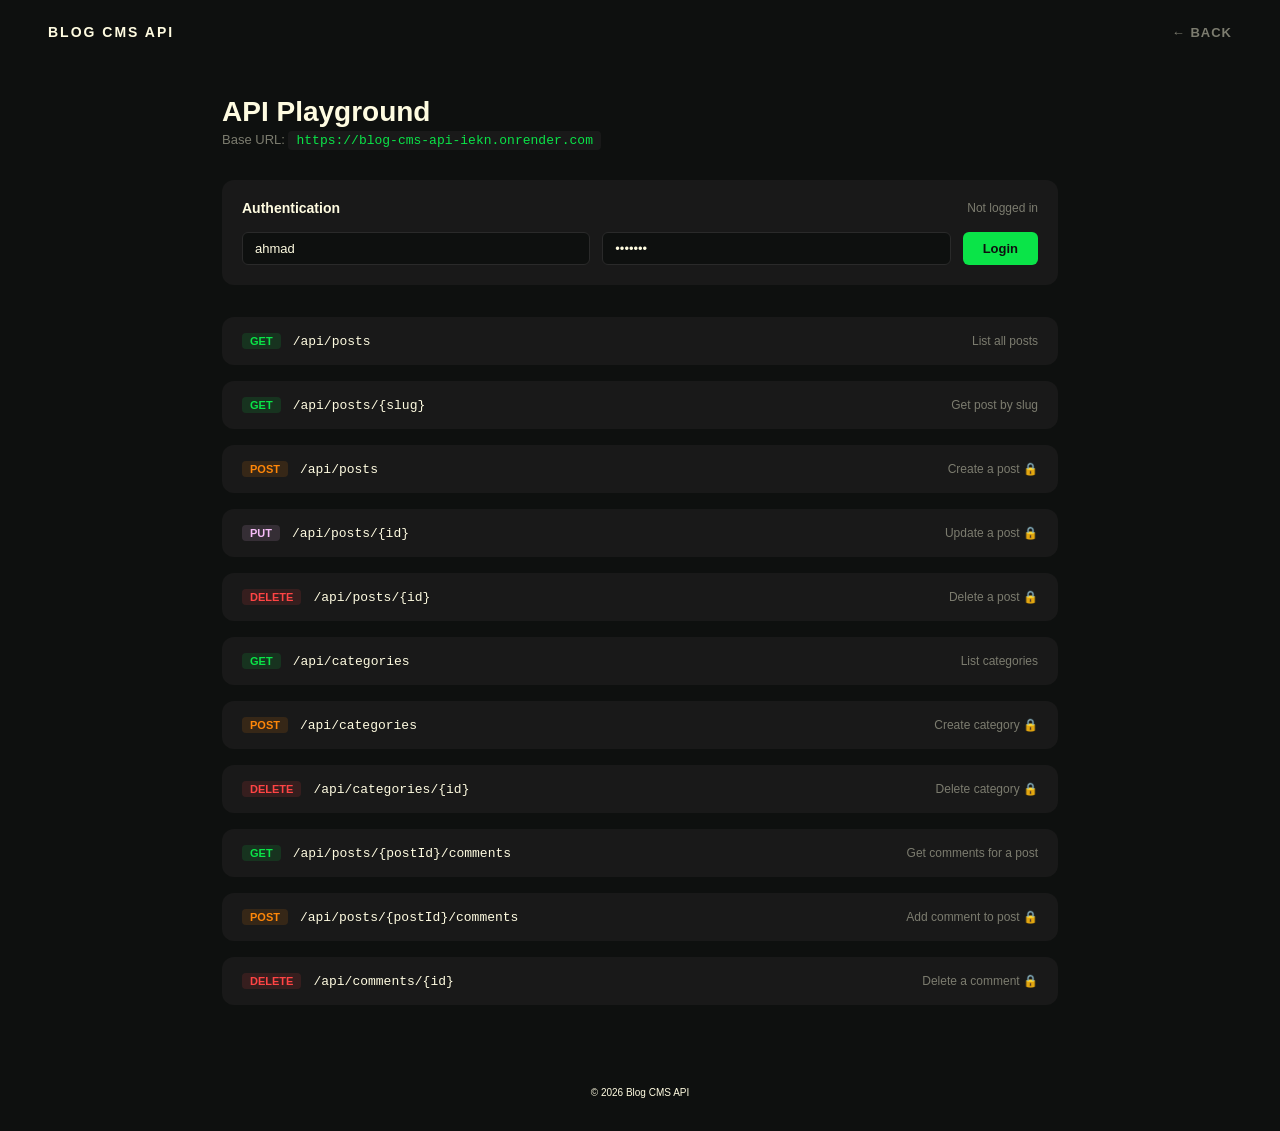
==== api-playground.html @ 4543128f "Add API playground page with interactive endpoint tester" ====
<!DOCTYPE html>
<html lang="en">
<head>
    <meta charset="UTF-8" />
    <meta name="viewport" content="width=device-width, initial-scale=1.0" />
    <title>Blog CMS API</title>
    <link rel="stylesheet" href="style.css" />
</head>
<body class="landing" style="overflow:auto;padding:0;">

    <nav class="nav" style="flex-shrink:0;">
        <span class="nav-logo">blog cms api</span>
        <div class="nav-links">
            <a href="index.html" class="nav-link">&larr; back</a>
        </div>
    </nav>

    <main style="flex:1;padding:2rem;max-width:900px;margin:0 auto;width:100%;position:relative;z-index:1;">

        <h1 style="color:#fffce1;font-size:28px;margin:0 0 0.25rem;">API Playground</h1>
        <p style="color:#7c7c6f;font-size:13px;margin:0 0 2rem;">
            Base URL: <code style="color:#0ae448;background:#191919;padding:2px 8px;border-radius:4px;">https://blog-cms-api-iekn.onrender.com</code>
        </p>

        <div id="authBox" style="background:#191919;border-radius:12px;padding:1.25rem;margin-bottom:2rem;">
            <div style="display:flex;align-items:center;justify-content:space-between;margin-bottom:1rem;">
                <span style="color:#fffce1;font-size:14px;font-weight:600;">Authentication</span>
                <span id="authStatus" style="color:#7c7c6f;font-size:12px;">Not logged in</span>
            </div>
            <div style="display:flex;gap:0.75rem;flex-wrap:wrap;">
                <input id="authUser" placeholder="username" value="ahmad"
                    style="flex:1;min-width:120px;background:#0e100f;border:1px solid #2a2a2a;color:#fffce1;padding:8px 12px;border-radius:6px;font-size:13px;">
                <input id="authPass" type="password" placeholder="password" value="test123"
                    style="flex:1;min-width:120px;background:#0e100f;border:1px solid #2a2a2a;color:#fffce1;padding:8px 12px;border-radius:6px;font-size:13px;">
                <button onclick="login()" style="background:#0ae448;color:#0e100f;border:none;padding:8px 20px;border-radius:6px;font-weight:600;cursor:pointer;font-size:13px;">Login</button>
            </div>
        </div>

        <div id="endpoints"></div>

    </main>

    <footer class="footer" style="flex-shrink:0;">
        <p class="footer-text">&copy; 2026 Blog CMS API</p>
    </footer>

    <style>
        .ep { background:#191919;border-radius:12px;margin-bottom:1rem;overflow:hidden; }
        .ep-head { display:flex;align-items:center;gap:0.75rem;padding:1rem 1.25rem;cursor:pointer; }
        .ep-head:hover { background:#1f1f1f; }
        .ep-method { font-size:11px;font-weight:700;padding:2px 8px;border-radius:4px;text-transform:uppercase; }
        .ep-method.get { background:#0ae44820;color:#0ae448; }
        .ep-method.post { background:#ff870920;color:#ff8709; }
        .ep-method.put { background:#f7bdf820;color:#f7bdf8; }
        .ep-method.delete { background:#ff444420;color:#ff4444; }
        .ep-path { color:#fffce1;font-size:13px;font-family:monospace; }
        .ep-desc { color:#7c7c6f;font-size:12px;margin-left:auto; }
        .ep-body { display:none;padding:0 1.25rem 1.25rem; }
        .ep.open .ep-body { display:block; }
        .ep-input { width:100%;background:#0e100f;border:1px solid #2a2a2a;color:#fffce1;padding:8px 12px;border-radius:6px;font-size:13px;font-family:monospace;margin-bottom:0.5rem; }
        .ep-btn { background:#0ae448;color:#0e100f;border:none;padding:8px 20px;border-radius:6px;font-weight:600;cursor:pointer;font-size:13px;margin-top:0.5rem; }
        .ep-btn:disabled { opacity:0.4;cursor:not-allowed; }
        .ep-result { background:#0e100f;border:1px solid #2a2a2a;border-radius:6px;padding:0.75rem;margin-top:0.75rem;color:#0ae448;font-size:12px;font-family:monospace;white-space:pre-wrap;max-height:300px;overflow:auto;display:none; }
    </style>

    <script>
        const BASE = 'https://blog-cms-api-iekn.onrender.com';
        let token = null;

        async function api(method, path, body) {
            const opts = { method, headers: { 'Content-Type': 'application/json' } };
            if (token) opts.headers['Authorization'] = 'Bearer ' + token;
            if (body) opts.body = JSON.stringify(body);
            const res = await fetch(BASE + path, opts);
            const text = await res.text();
            let data = text;
            try { data = JSON.parse(text); } catch {}
            return { status: res.status, ok: res.ok, data };
        }

        async function login() {
            const user = document.getElementById('authUser').value;
            const pass = document.getElementById('authPass').value;
            const { data } = await api('POST', '/api/auth/login', { username: user, password: pass });
            if (data.token) {
                token = data.token;
                document.getElementById('authStatus').textContent = 'Logged in as ' + data.user.username;
                document.getElementById('authStatus').style.color = '#0ae448';
            } else {
                document.getElementById('authStatus').textContent = 'Login failed';
                document.getElementById('authStatus').style.color = '#ff4444';
            }
        }

        const endpoints = [
            { method: 'get',  path: '/api/posts',                    desc: 'List all posts',              auth: false },
            { method: 'get',  path: '/api/posts/{slug}',             desc: 'Get post by slug',            auth: false, inputs: [{ key: 'slug', val: 'my-first-blog-post' }] },
            { method: 'post', path: '/api/posts',                    desc: 'Create a post',               auth: true,  bodyKey: 'postBody' },
            { method: 'put',  path: '/api/posts/{id}',               desc: 'Update a post',               auth: true,  inputs: [{ key: 'id', val: '1' }], bodyKey: 'postBody' },
            { method: 'delete', path: '/api/posts/{id}',             desc: 'Delete a post',               auth: true,  inputs: [{ key: 'id', val: '1' }] },
            { method: 'get',  path: '/api/categories',               desc: 'List categories',             auth: false },
            { method: 'post', path: '/api/categories',               desc: 'Create category',             auth: true,  bodyKey: 'catBody' },
            { method: 'delete', path: '/api/categories/{id}',        desc: 'Delete category',             auth: true,  inputs: [{ key: 'id', val: '1' }] },
            { method: 'get',  path: '/api/posts/{postId}/comments',  desc: 'Get comments for a post',     auth: false, inputs: [{ key: 'postId', val: '1' }] },
            { method: 'post', path: '/api/posts/{postId}/comments',  desc: 'Add comment to post',         auth: true,  inputs: [{ key: 'postId', val: '1' }], bodyKey: 'commentBody' },
            { method: 'delete', path: '/api/comments/{id}',          desc: 'Delete a comment',            auth: true,  inputs: [{ key: 'id', val: '1' }] },
        ];

        const bodies = {
            postBody: JSON.stringify({ title: 'Hello World', content: 'This is my first post.', excerpt: 'A short excerpt', isPublished: true, categoryId: 1, tagIds: [] }, null, 2),
            catBody: JSON.stringify({ name: 'Technology' }, null, 2),
            commentBody: JSON.stringify({ content: 'Great post!' }, null, 2),
        };

        function render() {
            const container = document.getElementById('endpoints');
            endpoints.forEach((ep, i) => {
                const div = document.createElement('div');
                div.className = 'ep';
                div.innerHTML = `
                    <div class="ep-head" onclick="this.parentElement.classList.toggle('open')">
                        <span class="ep-method ${ep.method}">${ep.method}</span>
                        <span class="ep-path">${ep.path}</span>
                        <span class="ep-desc">${ep.desc} ${ep.auth ? '🔒' : ''}</span>
                    </div>
                    <div class="ep-body">
                        ${ep.inputs ? ep.inputs.map(inp => `
                            <input class="ep-input" id="inp_${i}_${inp.key}" placeholder="${inp.key}" value="${inp.val}">
                        `).join('') : ''}
                        ${ep.bodyKey ? `<textarea class="ep-input" id="body_${i}" rows="4" style="resize:vertical;">${bodies[ep.bodyKey]}</textarea>` : ''}
                        <button class="ep-btn" id="btn_${i}" onclick="call(${i})">Send Request</button>
                        <pre class="ep-result" id="res_${i}"></pre>
                    </div>
                `;
                container.appendChild(div);
            });
        }

        async function call(i) {
            const ep = endpoints[i];
            const btn = document.getElementById('btn_' + i);
            const res = document.getElementById('res_' + i);
            btn.disabled = true;
            btn.textContent = 'Loading...';

            let path = ep.path;
            if (ep.inputs) {
                ep.inputs.forEach(inp => {
                    const val = document.getElementById(`inp_${i}_${inp.key}`).value;
                    path = path.replace(`{${inp.key}}`, val);
                });
            }

            let body = null;
            if (ep.bodyKey) {
                try { body = JSON.parse(document.getElementById('body_' + i).value); } catch { body = {}; }
            }

            const { status, ok, data } = await api(ep.method.toUpperCase(), path, body);
            res.style.display = 'block';
            res.style.color = ok ? '#0ae448' : '#ff4444';
            res.textContent = `Status: ${status}\n\n${JSON.stringify(data, null, 2)}`;
            btn.disabled = false;
            btn.textContent = 'Send Request';
        }

        render();

        (async () => {
            const { ok } = await api('POST', '/api/auth/login', { username: 'ahmad', password: 'test123' });
            if (ok) {
                document.getElementById('authUser').value = 'ahmad';
                document.getElementById('authPass').value = 'test123';
                await login();
            }
        })();
    </script>
</body>
</html>
---- style.css ----
/* ── Reset ───────────────────────────────────── */

*, *::before, *::after {
    box-sizing: border-box;
    }

body {
    margin: 0;
    padding: 3rem;
    background: #0e100f;
    min-height: 100vh;
    font-family: sans-serif;
    }

body:not(.landing) {
    display: flex;
    align-items: center;
    justify-content: center;
    }

/* ── Gallery layout ──────────────────────────── */

.gallery {
    max-width: 1100px;
    width: 100%;
    }

.gallery-header {
    display: flex;
    align-items: center;
    justify-content: space-between;
    margin-bottom: 2.5rem;
    }

.gallery-title {
    display: flex;
    align-items: center;
    gap: 0.75rem;
    color: #fffce1;
    font-size: 16px;
    font-weight: 600;
    text-transform: uppercase;
    letter-spacing: 2px;
    }

.brace {
    color: #fffce1;
    font-size: 24px;
    line-height: 1;
    opacity: 0.5;
    }

.gallery-grid {
    display: grid;
    grid-template-columns: repeat(auto-fill, minmax(220px, 1fr));
    gap: 1.25rem;
    list-style: none;
    padding: 0;
    margin: 0;
    }

.gallery-card {
    background: #191919;
    border-radius: 16px;
    padding: 2rem 1.5rem;
    display: flex;
    flex-direction: column;
    align-items: center;
    justify-content: center;
    gap: 0.75rem;
    aspect-ratio: 1;
    cursor: pointer;
    transition: background 0.2s;
    position: relative;
    overflow: hidden;
    }

.gallery-card:hover {
    background: #242424;
    }

.card-label {
    color: #fffce1;
    font-size: 14px;
    font-weight: 600;
    text-align: center;
    }

.card-desc {
    color: #7c7c6f;
    font-size: 11px;
    text-align: center;
    margin-top: -0.25rem;
    }

/* ── Box colors ──────────────────────────────── */

.box {
    width: 80px;
    height: 80px;
    border-radius: 12px;
    will-change: transform;
    background-blend-mode: color-dodge;
    }

.box.green {
    background: linear-gradient(114.41deg, #0ae448 20.74%, #abff84 65.5%), url("https://assets.codepen.io/16327/noise-e82662fe.png");
    }

.box.orange {
    background: linear-gradient(111.45deg, #ff8709 19.42%, #f7bdf8 73.08%), url("https://assets.codepen.io/16327/noise.png");
    }

.box.purple {
    background: linear-gradient(153.58deg, #f7bdf8 32.25%, #2f3cc0 92.68%), url("https://assets.codepen.io/16327/noise.png");
    }

.box.pink {
    background: linear-gradient(317.42deg, #ffe9fe 10.4%, #ff96f9 83.03%), url("https://assets.codepen.io/16327/noise.png");
    }

/* ── Dots & groups ────────────────────────────── */

.stagger-group {
    display: flex;
    gap: 10px;
    }

.dot {
    width: 20px;
    height: 20px;
    border-radius: 50%;
    will-change: transform;
    background-blend-mode: color-dodge;
    }

.dot.purple {
    background: linear-gradient(153.58deg, #f7bdf8 32.25%, #2f3cc0 92.68%), url("https://assets.codepen.io/16327/noise.png");
    }

.easing-group {
    display: flex;
    gap: 8px;
    }

.easing-dot {
    width: 18px;
    height: 18px;
    border-radius: 50%;
    will-change: transform;
    }

/* ── Badges ──────────────────────────────────── */

.counter-badge {
    background: #0e100f;
    color: #abff84;
    font-size: 22px;
    font-weight: 700;
    padding: 0.25rem 0.8rem;
    border-radius: 8px;
    font-family: "Courier New", monospace;
    min-width: 60px;
    text-align: center;
    }

.rand-num {
    background: #0e100f;
    color: #00bae2;
    font-size: 22px;
    font-weight: 700;
    padding: 0.25rem 0.8rem;
    border-radius: 8px;
    font-family: "Courier New", monospace;
    min-width: 60px;
    text-align: center;
    }

/* ── Draggable ───────────────────────────────── */

.drag-me {
    cursor: grab;
    touch-action: none;
    }

.drag-me:active {
    cursor: grabbing;
    }

/* ── Modal / Popup ───────────────────────────── */

.overlay {
    display: none;
    position: fixed;
    inset: 0;
    background: rgba(0, 0, 0, 0.7);
    backdrop-filter: blur(4px);
    align-items: center;
    justify-content: center;
    z-index: 100;
    }

.overlay.open {
    display: flex;
    }

.modal {
    background: #191919;
    border-radius: 16px;
    padding: 2.5rem;
    max-width: 520px;
    width: 90%;
    position: relative;
    max-height: 80vh;
    overflow-y: auto;
    }

.modal-close {
    position: absolute;
    top: 1rem;
    right: 1rem;
    background: none;
    border: none;
    color: #7c7c6f;
    font-size: 20px;
    cursor: pointer;
    padding: 4px 8px;
    border-radius: 4px;
    }

.modal-close:hover {
    color: #fffce1;
    background: #242424;
    }

.modal-title {
    color: #fffce1;
    font-size: 18px;
    font-weight: 600;
    margin: 0 0 0.25rem;
    }

.modal-desc {
    color: #7c7c6f;
    font-size: 13px;
    margin: 0 0 1.5rem;
    }

.modal code {
    display: block;
    background: #242424;
    color: #0ae448;
    padding: 1.25rem;
    border-radius: 10px;
    font-size: 13px;
    line-height: 1.7;
    white-space: pre;
    overflow-x: auto;
    font-family: "Courier New", monospace;
    border: 1px solid #2a2a2a;
    }

/* ── Landing page ────────────────────────────── */

body.landing {
    display: flex;
    flex-direction: column;
    min-height: 100vh;
    padding: 0;
    position: relative;
    overflow: hidden;
    }

.bg-floats {
    position: fixed;
    inset: 0;
    z-index: 0;
    pointer-events: none;
    overflow: hidden;
    }

.bg-floats span {
    position: absolute;
    font-size: 28px;
    font-weight: 700;
    color: #1a1a1a;
    opacity: 0.4;
    user-select: none;
    will-change: transform;
    }

.nav {
    display: flex;
    align-items: center;
    justify-content: space-between;
    padding: 1.5rem 3rem;
    position: relative;
    z-index: 1;
    }

.nav-logo {
    color: #fffce1;
    font-size: 14px;
    font-weight: 600;
    text-transform: uppercase;
    letter-spacing: 2px;
    }

.nav-links {
    display: flex;
    gap: 2rem;
    }

.nav-link {
    color: #7c7c6f;
    text-decoration: none;
    font-size: 13px;
    font-weight: 600;
    text-transform: uppercase;
    letter-spacing: 1px;
    transition: color 0.2s;
    }

.nav-link:hover {
    color: #fffce1;
    }

.hero {
    flex: 1;
    display: flex;
    flex-direction: column;
    align-items: center;
    justify-content: center;
    text-align: center;
    padding: 2rem;
    position: relative;
    z-index: 1;
    }

.hero-greeting {
    color: #7c7c6f;
    font-size: 14px;
    text-transform: uppercase;
    letter-spacing: 3px;
    margin: 0;
    }

.hero-name {
    color: #fffce1;
    font-size: clamp(2.5rem, 6vw, 5rem);
    font-weight: 700;
    margin: 0.5rem 0;
    letter-spacing: -1px;
    }

.hero-tagline {
    color: #7c7c6f;
    font-size: 16px;
    margin: 0 0 2.5rem;
    }

.hero-cta {
    display: inline-block;
    color: #0e100f;
    background: #0ae448;
    padding: 12px 28px;
    border-radius: 99px;
    text-decoration: none;
    font-size: 14px;
    font-weight: 600;
    transition: transform 0.2s;
    }

.hero-cta:hover {
    transform: scale(1.05);
    }

/* ── Notes page back link ────────────────────── */

.back-link {
    color: #7c7c6f;
    text-decoration: none;
    font-size: 13px;
    font-weight: 600;
    text-transform: uppercase;
    letter-spacing: 1px;
    transition: color 0.2s;
    }

.back-link:hover {
    color: #fffce1;
    }

/* ── Footer ───────────────────────────────────── */
.footer {
    padding: 1.5rem 3rem;
    text-align: center;
    color: #fffce1;
    font-size: 10px;
    position: relative;
    z-index: 1;
    background: #0e100f;
    }
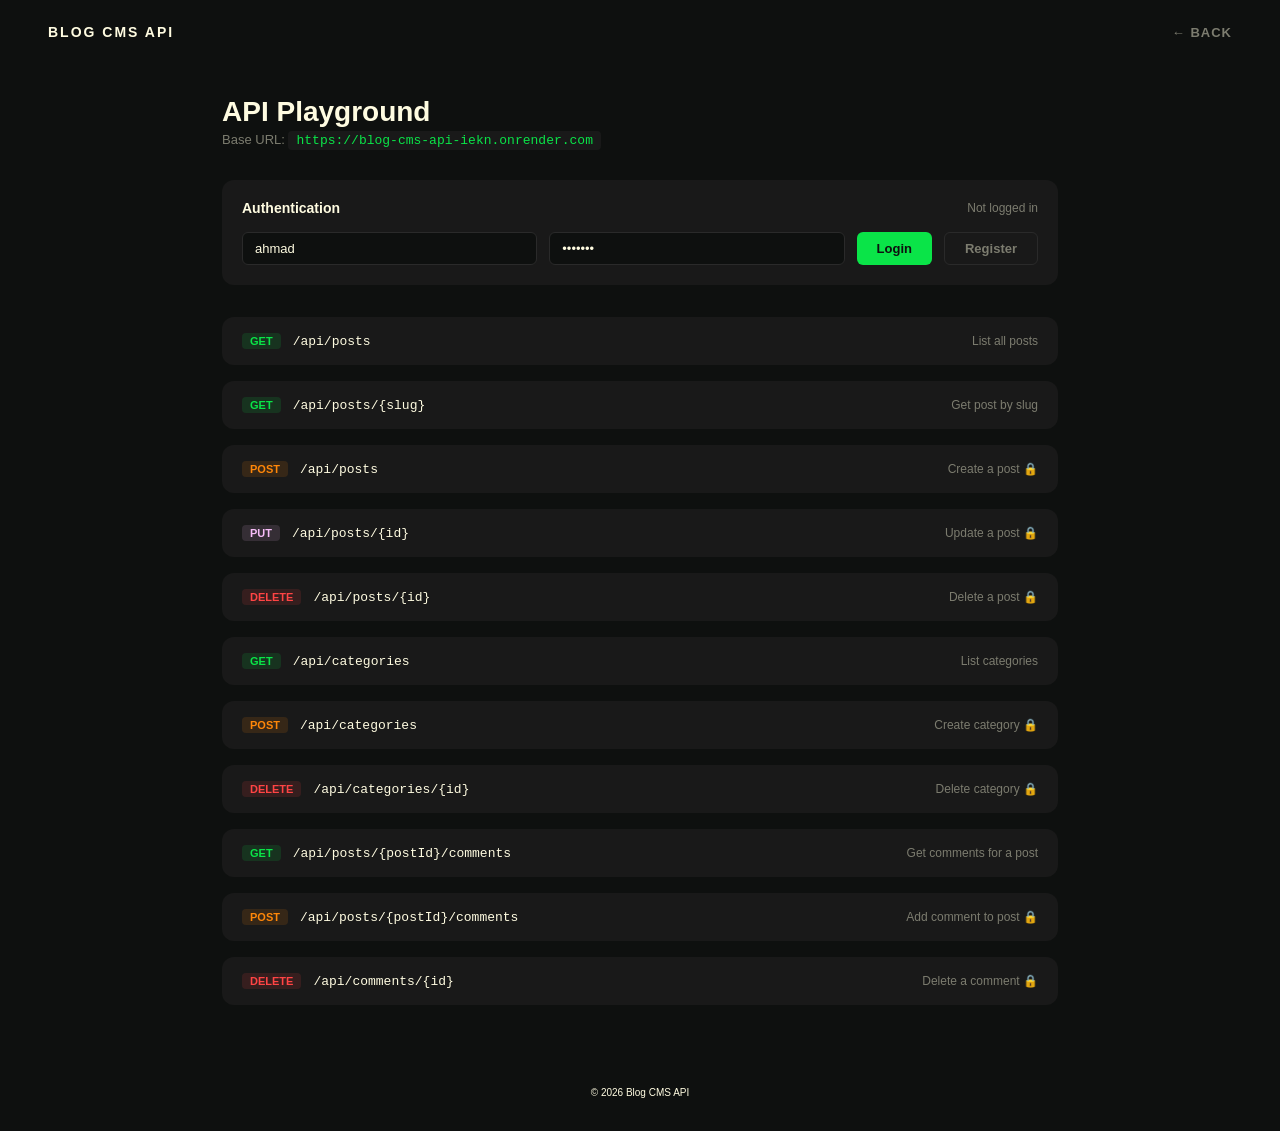
==== commit e282e7ef: "Add register button to API playground" ====
--- a/api-playground.html
+++ b/api-playground.html
@@ -33,6 +33,7 @@
                 <input id="authPass" type="password" placeholder="password" value="test123"
                     style="flex:1;min-width:120px;background:#0e100f;border:1px solid #2a2a2a;color:#fffce1;padding:8px 12px;border-radius:6px;font-size:13px;">
                 <button onclick="login()" style="background:#0ae448;color:#0e100f;border:none;padding:8px 20px;border-radius:6px;font-weight:600;cursor:pointer;font-size:13px;">Login</button>
+                <button onclick="register()" style="background:transparent;color:#7c7c6f;border:1px solid #2a2a2a;padding:8px 20px;border-radius:6px;font-weight:600;cursor:pointer;font-size:13px;">Register</button>
             </div>
         </div>
 
@@ -88,6 +89,20 @@
                 document.getElementById('authStatus').style.color = '#0ae448';
             } else {
                 document.getElementById('authStatus').textContent = 'Login failed';
+                document.getElementById('authStatus').style.color = '#ff4444';
+            }
+        }
+
+        async function register() {
+            const user = document.getElementById('authUser').value;
+            const pass = document.getElementById('authPass').value;
+            const { data } = await api('POST', '/api/auth/register', { username: user, email: user + '@test.com', password: pass, displayName: user });
+            if (data.token) {
+                token = data.token;
+                document.getElementById('authStatus').textContent = 'Registered & logged in as ' + data.user.username;
+                document.getElementById('authStatus').style.color = '#0ae448';
+            } else {
+                document.getElementById('authStatus').textContent = 'Register failed — user may already exist. Try Login.';
                 document.getElementById('authStatus').style.color = '#ff4444';
             }
         }
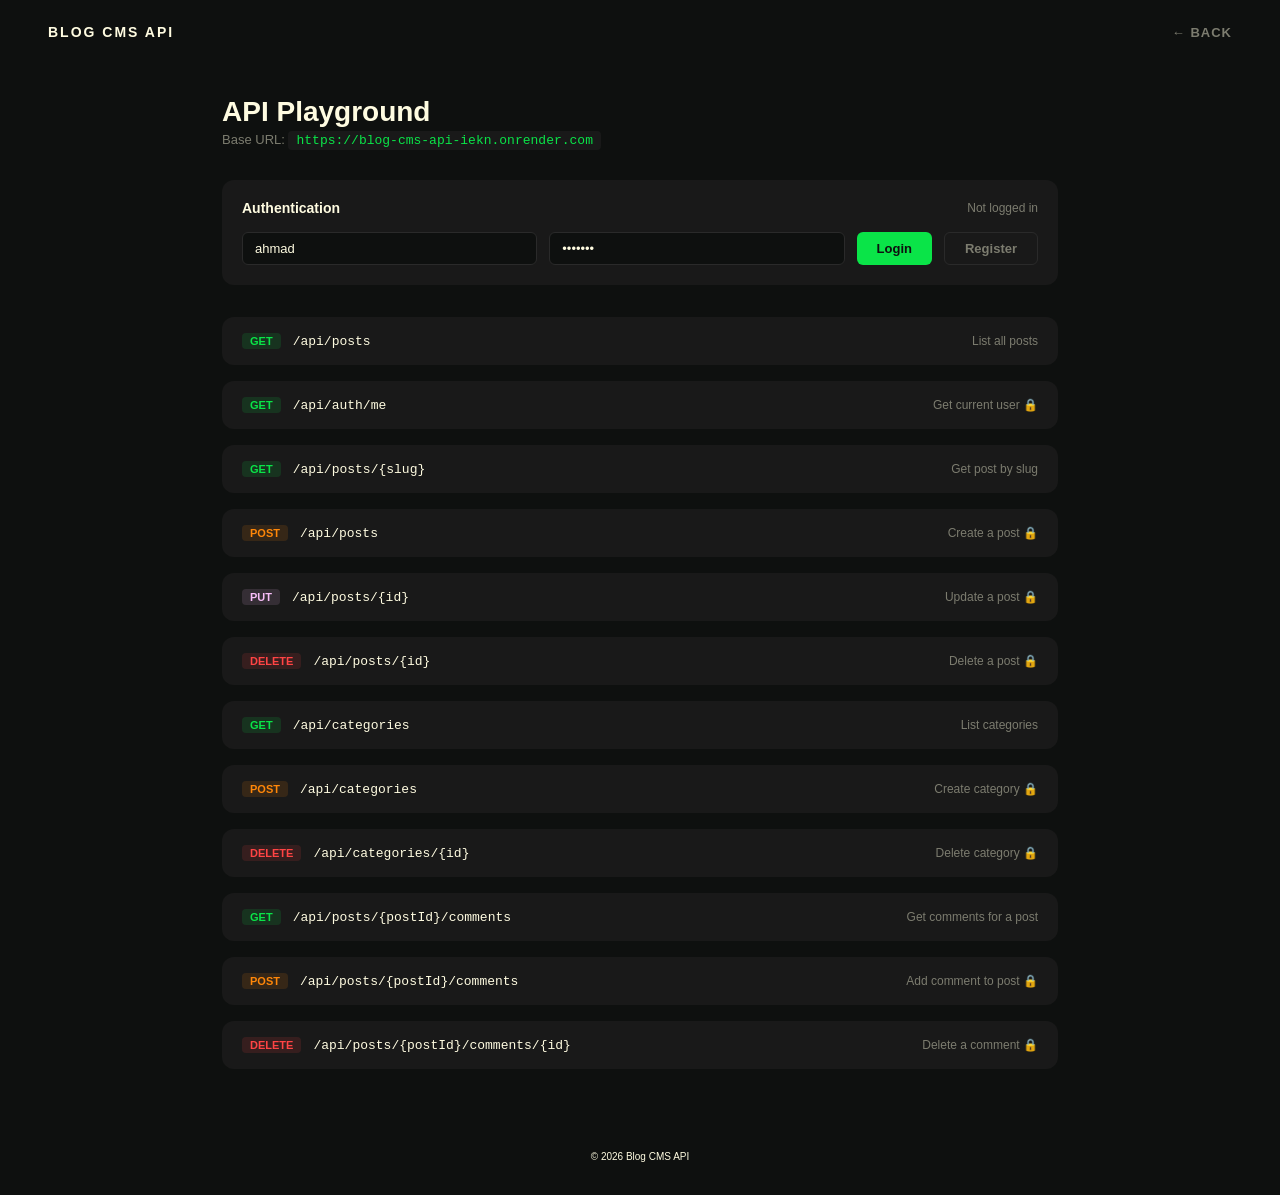
==== commit b0fa551b: "Add /api/auth/me, query param input for GET /api/posts, fix DELETE comment path" ====
--- a/api-playground.html
+++ b/api-playground.html
@@ -108,7 +108,8 @@
         }
 
         const endpoints = [
-            { method: 'get',  path: '/api/posts',                    desc: 'List all posts',              auth: false },
+            { method: 'get',  path: '/api/posts',                    desc: 'List all posts',              auth: false, query: [{ key: 'published', val: 'true' }] },
+            { method: 'get',  path: '/api/auth/me',                 desc: 'Get current user',            auth: true  },
             { method: 'get',  path: '/api/posts/{slug}',             desc: 'Get post by slug',            auth: false, inputs: [{ key: 'slug', val: 'my-first-blog-post' }] },
             { method: 'post', path: '/api/posts',                    desc: 'Create a post',               auth: true,  bodyKey: 'postBody' },
             { method: 'put',  path: '/api/posts/{id}',               desc: 'Update a post',               auth: true,  inputs: [{ key: 'id', val: '1' }], bodyKey: 'postBody' },
@@ -118,7 +119,7 @@
             { method: 'delete', path: '/api/categories/{id}',        desc: 'Delete category',             auth: true,  inputs: [{ key: 'id', val: '1' }] },
             { method: 'get',  path: '/api/posts/{postId}/comments',  desc: 'Get comments for a post',     auth: false, inputs: [{ key: 'postId', val: '1' }] },
             { method: 'post', path: '/api/posts/{postId}/comments',  desc: 'Add comment to post',         auth: true,  inputs: [{ key: 'postId', val: '1' }], bodyKey: 'commentBody' },
-            { method: 'delete', path: '/api/comments/{id}',          desc: 'Delete a comment',            auth: true,  inputs: [{ key: 'id', val: '1' }] },
+            { method: 'delete', path: '/api/posts/{postId}/comments/{id}', desc: 'Delete a comment',    auth: true,  inputs: [{ key: 'postId', val: '1' }, { key: 'id', val: '1' }] },
         ];
 
         const bodies = {
@@ -141,6 +142,9 @@
                     <div class="ep-body">
                         ${ep.inputs ? ep.inputs.map(inp => `
                             <input class="ep-input" id="inp_${i}_${inp.key}" placeholder="${inp.key}" value="${inp.val}">
+                        `).join('') : ''}
+                        ${ep.query ? ep.query.map(q => `
+                            <input class="ep-input" id="qry_${i}_${q.key}" placeholder="${q.key}" value="${q.val}">
                         `).join('') : ''}
                         ${ep.bodyKey ? `<textarea class="ep-input" id="body_${i}" rows="4" style="resize:vertical;">${bodies[ep.bodyKey]}</textarea>` : ''}
                         <button class="ep-btn" id="btn_${i}" onclick="call(${i})">Send Request</button>
@@ -166,6 +170,11 @@
                 });
             }
 
+            if (ep.query) {
+                const params = ep.query.map(q => `${q.key}=${encodeURIComponent(document.getElementById(`qry_${i}_${q.key}`).value)}`).join('&');
+                if (params) path += '?' + params;
+            }
+
             let body = null;
             if (ep.bodyKey) {
                 try { body = JSON.parse(document.getElementById('body_' + i).value); } catch { body = {}; }
@@ -180,15 +189,6 @@
         }
 
         render();
-
-        (async () => {
-            const { ok } = await api('POST', '/api/auth/login', { username: 'ahmad', password: 'test123' });
-            if (ok) {
-                document.getElementById('authUser').value = 'ahmad';
-                document.getElementById('authPass').value = 'test123';
-                await login();
-            }
-        })();
     </script>
 </body>
 </html>
